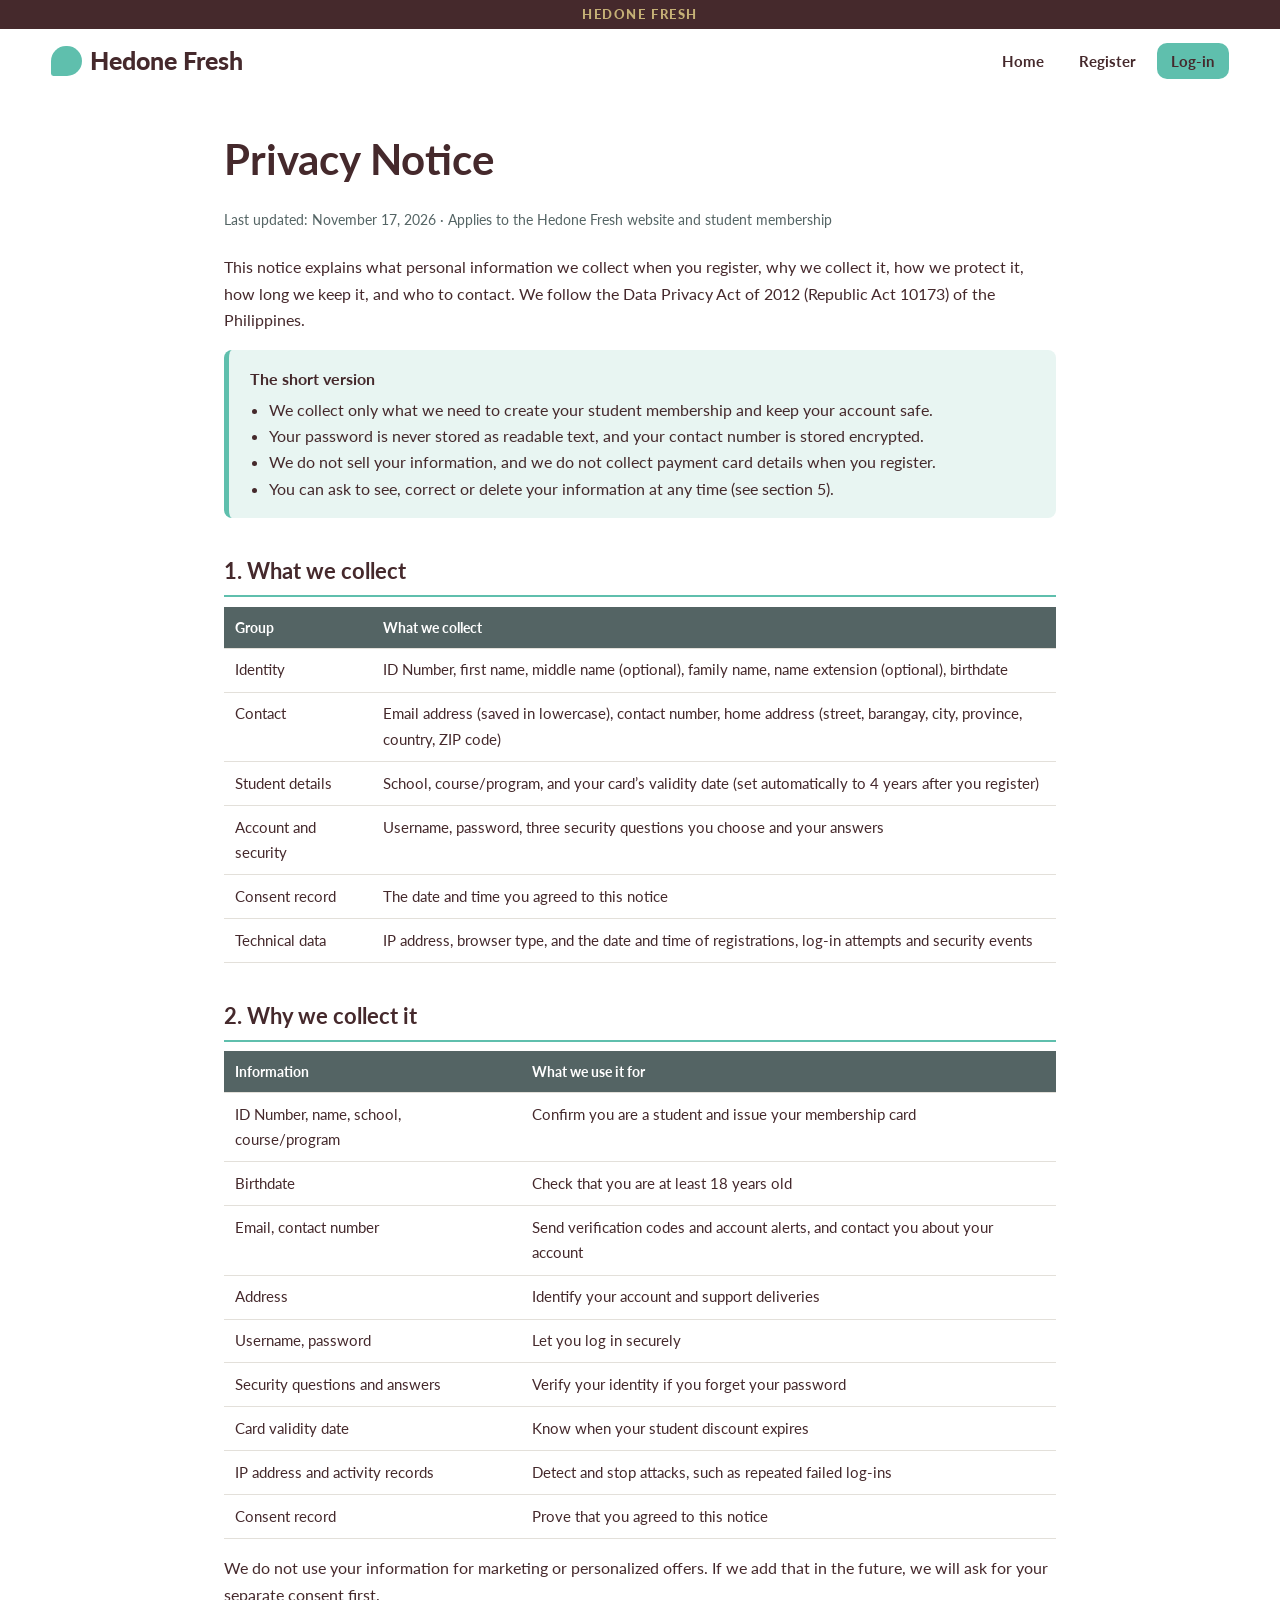
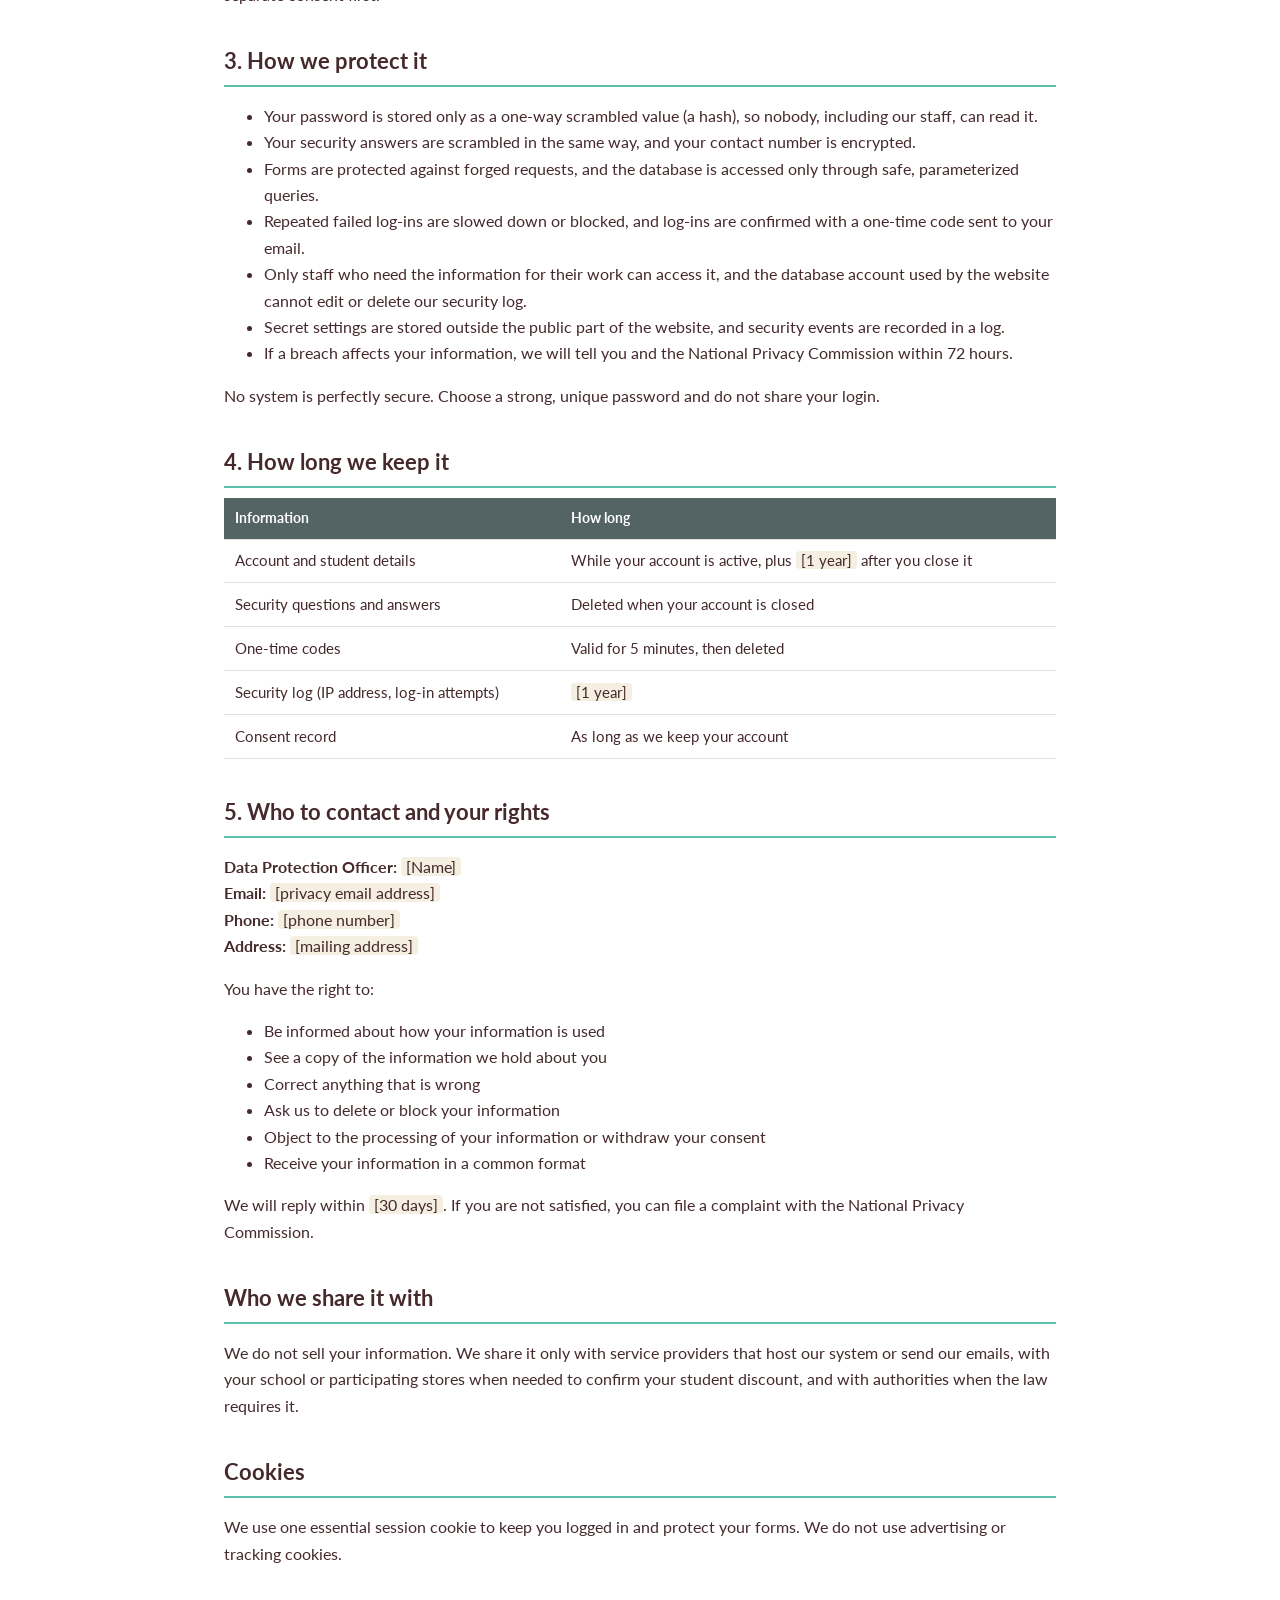
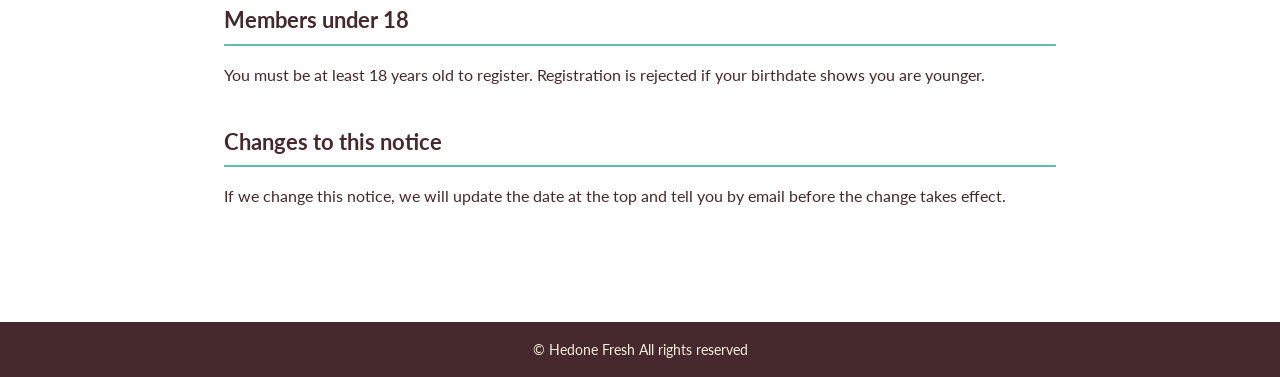
==== hedone/privacy-notice.html @ 7452c346 "Update bootstrap.php" ====
<!DOCTYPE html>
<html lang="en">
<head>
<meta charset="utf-8">
<meta name="viewport" content="width=device-width, initial-scale=1">
<title>Privacy Notice – Hedone Fresh</title>
<link rel="stylesheet" href="https://fonts.googleapis.com/css2?family=Lato:wght@400;700;900&display=swap">
<link rel="stylesheet" href="css/style.css">
</head>
<body>
<div class="page">
  <div class="topwrap">
    <div class="sitename">Hedone Fresh</div>
    <header class="top">
      <a href="index.html" class="logo"><i></i>Hedone Fresh</a>
      <span class="spacer"></span>
      <nav class="hlinks" aria-label="Account">
        <a href="index.html">Home</a>
        <a href="index.html#register">Register</a>
        <a href="index.html#login">Log-in</a>
      </nav>
    </header>
  </div>

  <main class="notice">
    <h1>Privacy Notice</h1>
    <p class="meta">Last updated: November 17, 2026 · Applies to the Hedone Fresh website and student membership</p>
    <p>This notice explains what personal information we collect when you register, why we collect it, how we protect it, how long we keep it, and who to contact. We follow the Data Privacy Act of 2012 (Republic Act 10173) of the Philippines.</p>

    <div class="short">
      <strong>The short version</strong>
      <ul>
        <li>We collect only what we need to create your student membership and keep your account safe.</li>
        <li>Your password is never stored as readable text, and your contact number is stored encrypted.</li>
        <li>We do not sell your information, and we do not collect payment card details when you register.</li>
        <li>You can ask to see, correct or delete your information at any time (see section 5).</li>
      </ul>
    </div>

    <h2>1. What we collect</h2>
    <div class="scroll"><table class="tbl">
      <thead><tr><th>Group</th><th>What we collect</th></tr></thead>
      <tbody>
        <tr><td>Identity</td><td>ID Number, first name, middle name (optional), family name, name extension (optional), birthdate</td></tr>
        <tr><td>Contact</td><td>Email address (saved in lowercase), contact number, home address (street, barangay, city, province, country, ZIP code)</td></tr>
        <tr><td>Student details</td><td>School, course/program, and your card’s validity date (set automatically to 4 years after you register)</td></tr>
        <tr><td>Account and security</td><td>Username, password, three security questions you choose and your answers</td></tr>
        <tr><td>Consent record</td><td>The date and time you agreed to this notice</td></tr>
        <tr><td>Technical data</td><td>IP address, browser type, and the date and time of registrations, log-in attempts and security events</td></tr>
      </tbody>
    </table></div>

    <h2>2. Why we collect it</h2>
    <div class="scroll"><table class="tbl">
      <thead><tr><th>Information</th><th>What we use it for</th></tr></thead>
      <tbody>
        <tr><td>ID Number, name, school, course/program</td><td>Confirm you are a student and issue your membership card</td></tr>
        <tr><td>Birthdate</td><td>Check that you are at least 18 years old</td></tr>
        <tr><td>Email, contact number</td><td>Send verification codes and account alerts, and contact you about your account</td></tr>
        <tr><td>Address</td><td>Identify your account and support deliveries</td></tr>
        <tr><td>Username, password</td><td>Let you log in securely</td></tr>
        <tr><td>Security questions and answers</td><td>Verify your identity if you forget your password</td></tr>
        <tr><td>Card validity date</td><td>Know when your student discount expires</td></tr>
        <tr><td>IP address and activity records</td><td>Detect and stop attacks, such as repeated failed log-ins</td></tr>
        <tr><td>Consent record</td><td>Prove that you agreed to this notice</td></tr>
      </tbody>
    </table></div>
    <p>We do not use your information for marketing or personalized offers. If we add that in the future, we will ask for your separate consent first.</p>

    <h2>3. How we protect it</h2>
    <ul>
      <li>Your password is stored only as a one-way scrambled value (a hash), so nobody, including our staff, can read it.</li>
      <li>Your security answers are scrambled in the same way, and your contact number is encrypted.</li>
      <li>Forms are protected against forged requests, and the database is accessed only through safe, parameterized queries.</li>
      <li>Repeated failed log-ins are slowed down or blocked, and log-ins are confirmed with a one-time code sent to your email.</li>
      <li>Only staff who need the information for their work can access it, and the database account used by the website cannot edit or delete our security log.</li>
      <li>Secret settings are stored outside the public part of the website, and security events are recorded in a log.</li>
      <li>If a breach affects your information, we will tell you and the National Privacy Commission within 72 hours.</li>
    </ul>
    <p>No system is perfectly secure. Choose a strong, unique password and do not share your login.</p>

    <h2>4. How long we keep it</h2>
    <div class="scroll"><table class="tbl">
      <thead><tr><th>Information</th><th>How long</th></tr></thead>
      <tbody>
        <tr><td>Account and student details</td><td>While your account is active, plus <span class="ph">[1 year]</span> after you close it</td></tr>
        <tr><td>Security questions and answers</td><td>Deleted when your account is closed</td></tr>
        <tr><td>One-time codes</td><td>Valid for 5 minutes, then deleted</td></tr>
        <tr><td>Security log (IP address, log-in attempts)</td><td><span class="ph">[1 year]</span></td></tr>
        <tr><td>Consent record</td><td>As long as we keep your account</td></tr>
      </tbody>
    </table></div>

    <h2>5. Who to contact and your rights</h2>
    <p><strong>Data Protection Officer:</strong> <span class="ph">[Name]</span><br>
    <strong>Email:</strong> <span class="ph">[privacy email address]</span><br>
    <strong>Phone:</strong> <span class="ph">[phone number]</span><br>
    <strong>Address:</strong> <span class="ph">[mailing address]</span></p>
    <p>You have the right to:</p>
    <ul>
      <li>Be informed about how your information is used</li>
      <li>See a copy of the information we hold about you</li>
      <li>Correct anything that is wrong</li>
      <li>Ask us to delete or block your information</li>
      <li>Object to the processing of your information or withdraw your consent</li>
      <li>Receive your information in a common format</li>
    </ul>
    <p>We will reply within <span class="ph">[30 days]</span>. If you are not satisfied, you can file a complaint with the <a href="https://privacy.gov.ph" target="_blank" rel="noopener">National Privacy Commission</a>.</p>

    <h2>Who we share it with</h2>
    <p>We do not sell your information. We share it only with service providers that host our system or send our emails, with your school or participating stores when needed to confirm your student discount, and with authorities when the law requires it.</p>

    <h2>Cookies</h2>
    <p>We use one essential session cookie to keep you logged in and protect your forms. We do not use advertising or tracking cookies.</p>

    <h2>Members under 18</h2>
    <p>You must be at least 18 years old to register. Registration is rejected if your birthdate shows you are younger.</p>

    <h2>Changes to this notice</h2>
    <p>If we change this notice, we will update the date at the top and tell you by email before the change takes effect.</p>
  </main>
</div>
<footer class="foot">© Hedone Fresh All rights reserved</footer>
</body>
</html>
---- hedone/css/style.css ----
/* Hedone Fresh – main stylesheet
   Colors are defined once in :root; change them there. */

:root {
  --pad: clamp(1rem,4vw,4rem);
  --mint: #5fbfad;
  --slate: #546464;
  --gold: #c5b076;
  --brown: #45292c;
  --crimson: #d72542;
  --paper: #ffffff;
  --line: #e3e0da;
  --mint-soft: #e8f5f2;
  --gold-soft: #f4efe0;
}

* {
  box-sizing: border-box;
}

body {
  margin: 0;
  font-family: Lato,system-ui,-apple-system,"Segoe UI",sans-serif;
  color: var(--brown);
  background: linear-gradient(160deg,var(--mint) 0%,var(--slate) 100%) fixed;
  min-height: 100vh;
  padding-top: 0;
  overflow-x: hidden;
}

.page {
  width: 100%;
  max-width: 100rem;
  margin: 0 auto;
  background: var(--paper);
  min-height: 100vh;
  padding: 0 var(--pad) 3rem;
}

a {
  color: inherit;
  text-decoration: none;
}

a:focus-visible,
button:focus-visible,
input:focus-visible {
  outline: 3px solid var(--crimson);
  outline-offset: 2px;
}

/* ==========================================================
   TOP BAR
   ========================================================== */

.top {
  display: flex;
  align-items: center;
  gap: 1.5rem;
  padding: .9rem 0;
}

.logo {
  font-weight: 900;
  font-size: 1.55rem;
  color: var(--brown);
  display: flex;
  align-items: center;
  gap: .5rem;
  white-space: nowrap;
}

.logo i {
  width: 1.9rem;
  height: 1.9rem;
  border-radius: 50% 50% 50% 8%;
  background: var(--mint);
  display: inline-block;
}

.search {
  flex: 1;
  position: relative;
  max-width: 28rem;
  margin: 0 auto;
}

.search input {
  width: 100%;
  padding: .75rem 3rem .75rem 1rem;
  border: 1.5px solid var(--line);
  border-radius: 10px;
  font: inherit;
  color: var(--brown);
}

.search input::placeholder {
  color: var(--slate);
}

.search svg {
  position: absolute;
  right: 1rem;
  top: 50%;
  transform: translateY(-50%);
}

.actions {
  display: flex;
  gap: .75rem;
  align-items: center;
}

.icons {
  display: flex;
  gap: .9rem;
  background: var(--mint-soft);
  padding: .55rem .95rem;
  border-radius: 10px;
}

.icons span {
  position: relative;
  display: inline-flex;
}

.dot {
  position: absolute;
  top: -6px;
  right: -8px;
  background: var(--crimson);
  color: #fff;
  font-size: .65rem;
  font-weight: 700;
  border-radius: 99px;
  padding: 0 .35rem;
  line-height: 1.3;
}

.btn {
  background: var(--mint);
  color: var(--brown);
  border: 0;
  border-radius: 10px;
  padding: .7rem 1.2rem;
  font: inherit;
  font-weight: 700;
  cursor: pointer;
  display: inline-flex;
  gap: .45rem;
  align-items: center;
  white-space: nowrap;
}

.btn:hover {
  filter: brightness(.94);
}

/* ==========================================================
   NAV
   ========================================================== */

nav {
  display: flex;
  justify-content: space-between;
  align-items: center;
  border-top: 1px solid var(--line);
  padding: 1rem 0 1.4rem;
  font-size: .92rem;
  gap: 1rem;
  flex-wrap: wrap;
}

nav .mid {
  display: flex;
  gap: 2rem;
}

nav a:hover {
  color: var(--slate);
  text-decoration: underline;
}

.sale {
  color: var(--crimson);
  font-weight: 700;
}

nav .side {
  display: flex;
  gap: 1.5rem;
  color: var(--slate);
}

/* ==========================================================
   HERO
   ========================================================== */

.hero {
  background: var(--slate);
  border-radius: 22px;
  color: #fff;
  display: grid;
  grid-template-columns: 1.4fr 1fr;
  align-items: center;
  overflow: hidden;
  min-height: 20rem;
}

.hero .text {
  padding: 3rem 2rem 3rem 3.5rem;
}

.badge {
  display: inline-block;
  background: var(--gold);
  color: var(--brown);
  font-size: .78rem;
  font-weight: 700;
  padding: .35rem .75rem;
  border-radius: 7px;
}

.hero h1 {
  font-size: clamp(1.9rem,4vw,2.6rem);
  line-height: 1.1;
  margin: 1rem 0 .8rem;
  font-weight: 900;
}

.hero p {
  margin: 0 0 1.6rem;
  max-width: 26rem;
  line-height: 1.55;
  color: #eef3f2;
}

.hero-image {
  position: relative;
  align-self: stretch;
  min-height: 20rem;
  /* the mint circle behind your picture; change 38% to make it bigger or smaller */
  background: radial-gradient(circle at 50% 60%, var(--mint) 0 38%, transparent 38.5%);
}

/* The picture sits ON TOP of the circle and never changes the size of the banner */
.hero-image img {
  position: absolute;
  bottom: 0;
  left: 50%;
  transform: translateX(-50%);
  height: 90%;
  width: auto;
  max-width: 90%;
  object-fit: contain;
}

/* ==========================================================
   CATEGORIES
   ========================================================== */

.head {
  display: flex;
  justify-content: space-between;
  align-items: center;
  margin: 3rem 0 1.4rem;
}

.head h2 {
  margin: 0;
  font-size: 1.6rem;
  font-weight: 900;
}

.arrows {
  display: flex;
  gap: .6rem;
}

.arrows button {
  font-family: inherit;
  width: 2.6rem;
  height: 2.6rem;
  border-radius: 8px;
  border: 1.5px solid var(--brown);
  background: #fff;
  color: var(--brown);
  font-size: 1.1rem;
  cursor: pointer;
}

.arrows button.on {
  background: var(--mint);
  border-color: var(--mint);
}

.cats {
  display: grid;
  grid-template-columns: repeat(7,1fr);
  gap: 1rem;
  overflow-x: auto;
  padding-bottom: .25rem;
}

.cat {
  font: inherit;
  font-weight: 700;
  color: var(--brown);
  border: 1.5px solid var(--line);
  border-radius: 12px;
  padding: 1.2rem .4rem;
  text-align: center;
  font-weight: 700;
  background: #fff;
  cursor: pointer;
  min-width: 6rem;
  transition: .15s;
}

.cat span {
  display: block;
  font-size: 2.2rem;
  margin-bottom: .6rem;
}

.cat:hover {
  border-color: var(--mint);
}

.cat.active {
  background: var(--slate);
  border-color: var(--slate);
  color: #fff;
}

.cat.active:hover {
  border-color: var(--slate);
}

/* ==========================================================
   SITE NAME, HEADER LINKS, FOOTER
   ========================================================== */

.topwrap {
  position: sticky;
  top: 0;
  z-index: 20;
  background: #fff;
  margin: 0 calc(var(--pad)*-1);
  padding: 0 var(--pad);
}

.sitename {
  background: var(--brown);
  color: var(--gold);
  text-align: center;
  font-weight: 900;
  letter-spacing: .12em;
  text-transform: uppercase;
  font-size: .8rem;
  padding: .4rem;
  margin: 0 calc(var(--pad)*-1);
}

.hlinks {
  display: flex;
  gap: .4rem;
  align-items: center;
  border-top: 0;
  padding: 0;
  flex-wrap: nowrap;
}

.hlinks a {
  font-weight: 700;
  padding: .55rem .9rem;
  border-radius: 10px;
}

.hlinks a:hover {
  background: var(--mint-soft);
}

.hlinks a:last-child {
  background: var(--mint);
}

.welcome {
  background: var(--gold-soft);
  border-left: 5px solid var(--gold);
  padding: .8rem 1rem;
  border-radius: 8px;
  margin: 0 0 1rem;
}

.foot {
  max-width: 100rem;
  margin: 0 auto;
  background: var(--brown);
  color: var(--gold-soft);
  text-align: center;
  padding: 1.2rem;
  font-size: .9rem;
}

/* ==========================================================
   POP-UP FORMS
   ========================================================== */

#backdrop {
  position: fixed;
  inset: 0;
  background: rgba(69,41,44,.55);
  z-index: 10;
}

.popup {
  position: fixed;
  left: 50%;
  transform: translateX(-50%);
  z-index: 15;
  background: #fff;
  border-radius: 16px;
  width: min(26rem,94vw);
  max-height: calc(100vh - 9rem);
  overflow-y: auto;
  padding: 1.5rem 1.6rem;
  box-shadow: 0 20px 50px rgba(0,0,0,.3);
}

.popup.wide {
  width: min(46rem,94vw);
}

.popup h2 {
  margin: 0 0 1rem;
  font-weight: 900;
}

.popup h3 {
  margin: 1.2rem 0 .4rem;
  font-size: 1rem;
  color: var(--slate);
  border-bottom: 1px solid var(--line);
  padding-bottom: .3rem;
}

.grid {
  display: grid;
  grid-template-columns: repeat(2,1fr);
  gap: 0 1rem;
}

.grid .full {
  grid-column: 1/-1;
}

.field {
  margin-bottom: .7rem;
}

.field label {
  display: block;
  font-weight: 700;
  font-size: .9rem;
  margin-bottom: .2rem;
}

.field small {
  font-weight: 400;
  color: var(--slate);
}

.field input,
.field select {
  width: 100%;
  padding: .6rem .7rem;
  border: 1.5px solid var(--line);
  border-radius: 8px;
  font: inherit;
  color: var(--brown);
  background: #fff;
}

.field input[aria-invalid="true"],
.field select[aria-invalid="true"] {
  border-color: var(--crimson);
}

.row3 {
  display: grid;
  grid-template-columns: 1.5fr 1fr 1fr 1fr;
  gap: .5rem;
  align-items: start;
}

.err {
  margin: .2rem 0 0;
  font-size: .82rem;
  min-height: 1.1em;
  color: var(--crimson);
}

.err.ok {
  color: #2f7d6e;
}

.meter {
  height: 6px;
  background: var(--line);
  border-radius: 9px;
  margin-top: .4rem;
  overflow: hidden;
}

.meter i {
  display: block;
  height: 100%;
  width: 0;
  transition: .2s;
}

.check {
  display: flex;
  gap: .5rem;
  align-items: flex-start;
  font-size: .92rem;
}

.check input {
  width: auto;
  margin-top: .25rem;
}

.captcha {
  display: flex;
  align-items: center;
  gap: .7rem;
  border: 1.5px solid var(--line);
  border-radius: 8px;
  padding: .6rem .8rem;
  cursor: pointer;
  background: #fafafa;
  font: inherit;
  width: 100%;
  color: var(--brown);
}

.captcha b {
  width: 1.5rem;
  height: 1.5rem;
  border: 2px solid var(--slate);
  border-radius: 5px;
  display: grid;
  place-items: center;
  color: #fff;
}

.captcha.done b {
  background: #2f9e5b;
  border-color: #2f9e5b;
}

.submit {
  width: 100%;
  justify-content: center;
  margin-top: .8rem;
  padding: .85rem;
}

.submit:disabled {
  opacity: .5;
  cursor: not-allowed;
}

.xbtn {
  position: absolute;
  right: .9rem;
  top: .7rem;
  background: none;
  border: 0;
  font-size: 1.5rem;
  color: var(--slate);
  cursor: pointer;
  padding: 0;
  width: auto;
  height: auto;
}

/* ==========================================================
   REQUIRED / OPTIONAL MARKERS, HONEYPOT
   ========================================================== */

.req {
  color: var(--crimson);
  font-weight: 900;
}

.opt {
  color: var(--crimson);
  font-weight: 400;
  font-size: .8rem;
  margin-left: .25rem;
}

.hp {
  position: absolute;
  left: -9999px;
  width: 1px;
  height: 1px;
  overflow: hidden;
}

/* ==========================================================
   LABELS, PASSWORD EYE, HINTS, CARD VALIDITY
   ========================================================== */

.field label.sub {
  font-size: .8rem;
  color: var(--slate);
  margin-bottom: .15rem;
}

.pwwrap {
  position: relative;
}

.pwwrap input {
  padding-right: 4.6rem;
}

.eye {
  position: absolute;
  right: .35rem;
  top: 50%;
  transform: translateY(-50%);
  background: var(--mint-soft);
  color: var(--brown);
  border: 0;
  border-radius: 6px;
  padding: .3rem .6rem;
  font: inherit;
  font-size: .82rem;
  font-weight: 700;
  cursor: pointer;
}

.hint {
  margin: .2rem 0 .7rem;
  color: var(--slate);
  font-size: .9rem;
}

.validity {
  margin: .1rem 0 .8rem;
  padding: .55rem .8rem;
  background: var(--gold-soft);
  border-left: 4px solid var(--gold);
  border-radius: 6px;
  font-size: .9rem;
}

/* ==========================================================
   PRIVACY NOTICE PAGE
   ========================================================== */

.top .spacer {
  flex: 1;
}

.notice {
  max-width: 52rem;
  margin: 0 auto;
  padding: 2rem 0 3rem;
  line-height: 1.65;
}

.notice h1 {
  font-size: clamp(1.9rem,5vw,2.6rem);
  margin: 0 0 .4rem;
}

.notice h2 {
  margin: 2.2rem 0 .6rem;
  font-size: 1.4rem;
  border-bottom: 2px solid var(--mint);
  padding-bottom: .3rem;
}

.notice .meta {
  color: var(--slate);
  font-size: .9rem;
  margin-bottom: 1.4rem;
}

.notice .short {
  background: var(--mint-soft);
  border-left: 5px solid var(--mint);
  border-radius: 8px;
  padding: 1rem 1.3rem;
  margin: 1rem 0;
}

.notice .short ul {
  margin: .3rem 0 0;
  padding-left: 1.2rem;
}

.scroll {
  overflow-x: auto;
  margin: .6rem 0 1rem;
}

.tbl {
  border-collapse: collapse;
  width: 100%;
  min-width: 34rem;
  font-size: .96rem;
}

.tbl th,
.tbl td {
  text-align: left;
  padding: .55rem .7rem;
  border-bottom: 1px solid var(--line);
  vertical-align: top;
}

.tbl th {
  background: var(--slate);
  color: #fff;
  font-size: .88rem;
}

.notice .ph {
  background: var(--gold-soft);
  padding: 0 .3rem;
  border-radius: 4px;
}

/* ==========================================================
   TOAST NOTIFICATIONS (registration and log-in success)
   ========================================================== */

#toasts {
  position: fixed;
  top: 7rem;
  right: 1rem;
  z-index: 30;
  display: flex;
  flex-direction: column;
  gap: .6rem;
  width: min(22rem, calc(100vw - 2rem));
}

.toast {
  display: flex;
  align-items: flex-start;
  gap: .75rem;
  background: #fff;
  border-left: 5px solid #2f9e5b;
  border-radius: 10px;
  padding: .85rem 1rem;
  box-shadow: 0 10px 30px rgba(0,0,0,.25);
  animation: toast-in .3s ease-out;
}

.toast.leaving {
  opacity: 0;
  transform: translateX(1.5rem);
  transition: opacity .3s, transform .3s;
}

.toast-icon {
  flex: none;
  display: grid;
  place-items: center;
  width: 1.6rem;
  height: 1.6rem;
  border-radius: 50%;
  background: #2f9e5b;
  color: #fff;
  font-weight: 900;
}

.toast-text {
  flex: 1;
  display: flex;
  flex-direction: column;
  gap: .15rem;
  font-size: .9rem;
}

.toast-text strong {
  font-size: 1rem;
}

.toast-text span {
  color: var(--slate);
}

.toast-close {
  flex: none;
  background: none;
  border: 0;
  font-size: 1.3rem;
  line-height: 1;
  color: var(--slate);
  cursor: pointer;
}

@keyframes toast-in {
  from { opacity: 0; transform: translateX(1.5rem); }
  to   { opacity: 1; transform: none; }
}

@media (prefers-reduced-motion: reduce) {
  .toast { animation: none; }
  .toast.leaving { transition: none; }
}

/* ==========================================================
   TOAST VARIANTS, CAPTCHA PICTURE, OTP AND LINKS
   ========================================================== */

.toast.warn {
  border-left-color: var(--gold);
}

.toast.warn .toast-icon {
  background: var(--gold);
  color: var(--brown);
}

.toast.info {
  border-left-color: var(--slate);
}

.toast.info .toast-icon {
  background: var(--slate);
}

.toast-action {
  align-self: flex-start;
  margin-top: .4rem;
  padding: .35rem .8rem;
  border: 0;
  border-radius: 8px;
  background: var(--mint);
  color: var(--brown);
  font: inherit;
  font-size: .85rem;
  font-weight: 700;
  cursor: pointer;
}

.cap-row {
  display: flex;
  align-items: center;
  gap: .6rem;
  margin-bottom: .4rem;
}

.cap-img {
  max-width: 100%;
  height: auto;
  border: 1.5px solid var(--line);
  border-radius: 8px;
  background: var(--gold-soft);
}

.cap-refresh {
  width: 2.4rem;
  height: 2.4rem;
  border: 1.5px solid var(--line);
  border-radius: 8px;
  background: #fff;
  color: var(--brown);
  font-size: 1.2rem;
  cursor: pointer;
}

.alt {
  margin: .8rem 0 0;
  font-size: .92rem;
}

.alt a,
.check a {
  color: var(--slate);
  font-weight: 700;
  text-decoration: underline;
}

.alt a.disabled {
  color: #aaa;
  pointer-events: none;
  text-decoration: none;
}

.link-btn {
  padding: 0;
  border: 0;
  background: none;
  color: var(--slate);
  font: inherit;
  font-weight: 700;
  text-decoration: underline;
  cursor: pointer;
}

.link-btn:disabled {
  color: #aaa;
  text-decoration: none;
  cursor: not-allowed;
}

.radio {
  display: flex;
  align-items: flex-start;
  gap: .5rem;
  margin-bottom: .5rem;
  font-weight: 700;
  font-size: .92rem;
}

.field input[hidden] {
  display: none;
}

#ext_other {
  margin-top: .4rem;
}

/* ==========================================================
   ADMIN DASHBOARD
   ========================================================== */

.dash {
  padding: 2rem 0 3rem;
}

.dash h1 {
  margin: 0 0 .3rem;
}

.dash h2 {
  margin: 2rem 0 .6rem;
  font-size: 1.3rem;
}

.cards {
  display: grid;
  grid-template-columns: repeat(auto-fit, minmax(10rem, 1fr));
  gap: 1rem;
  margin-top: 1rem;
}

.card {
  display: flex;
  flex-direction: column;
  gap: .2rem;
  padding: 1rem 1.2rem;
  border-radius: 12px;
  background: var(--mint-soft);
  border-left: 5px solid var(--mint);
}

.card b {
  font-size: 2rem;
  line-height: 1;
}

.card span {
  font-size: .85rem;
  color: var(--slate);
}

.bars {
  display: flex;
  align-items: flex-end;
  gap: .3rem;
  height: 11rem;
  padding: 1rem .5rem 0;
  border-bottom: 2px solid var(--line);
}

.bar {
  position: relative;
  flex: 1;
  display: flex;
  flex-direction: column;
  justify-content: flex-end;
  align-items: center;
  height: 100%;
}

.bar i {
  display: block;
  width: 100%;
  border-radius: 4px 4px 0 0;
  background: var(--crimson);
}

.bar .n {
  font-size: .7rem;
  font-weight: 700;
}

.bar .l {
  position: absolute;
  bottom: -1.3rem;
  font-size: .6rem;
  color: var(--slate);
  white-space: nowrap;
}

.two {
  display: grid;
  grid-template-columns: 1fr 1fr;
  gap: 1.5rem;
  margin-top: 1.5rem;
}

.filters {
  display: flex;
  flex-wrap: wrap;
  gap: .8rem;
  align-items: flex-end;
  margin-bottom: .8rem;
}

.filters label {
  display: flex;
  flex-direction: column;
  gap: .2rem;
  font-size: .85rem;
  font-weight: 700;
}

.filters input,
.filters select {
  padding: .45rem .6rem;
  border: 1.5px solid var(--line);
  border-radius: 8px;
  font: inherit;
}

.dash .tbl {
  min-width: 0;
  font-size: .85rem;
}

/* ==========================================================
   RESPONSIVE (phones and small screens)
   ========================================================== */
@media(max-width:760px) {
  .page {
    padding-bottom: 2rem;
  }

  .top {
    flex-wrap: wrap;
  }

  .search {
    order: 3;
    flex-basis: 100%;
    max-width: none;
  }

  nav .side {
    display: none;
  }

  nav .mid {
    gap: 1.2rem;
  }

  .hero {
    grid-template-columns: 1fr;
  }

  .hero .text {
    padding: 2rem 1.5rem;
  }

  .hero-image {
    min-height: 16rem;
  }

  .cats {
    grid-template-columns: repeat(7,7rem);
  }

  .grid {
    grid-template-columns: 1fr;
  }

  .row3 {
    grid-template-columns: 1fr 1fr;
  }

  .two {
    grid-template-columns: 1fr;
  }
}
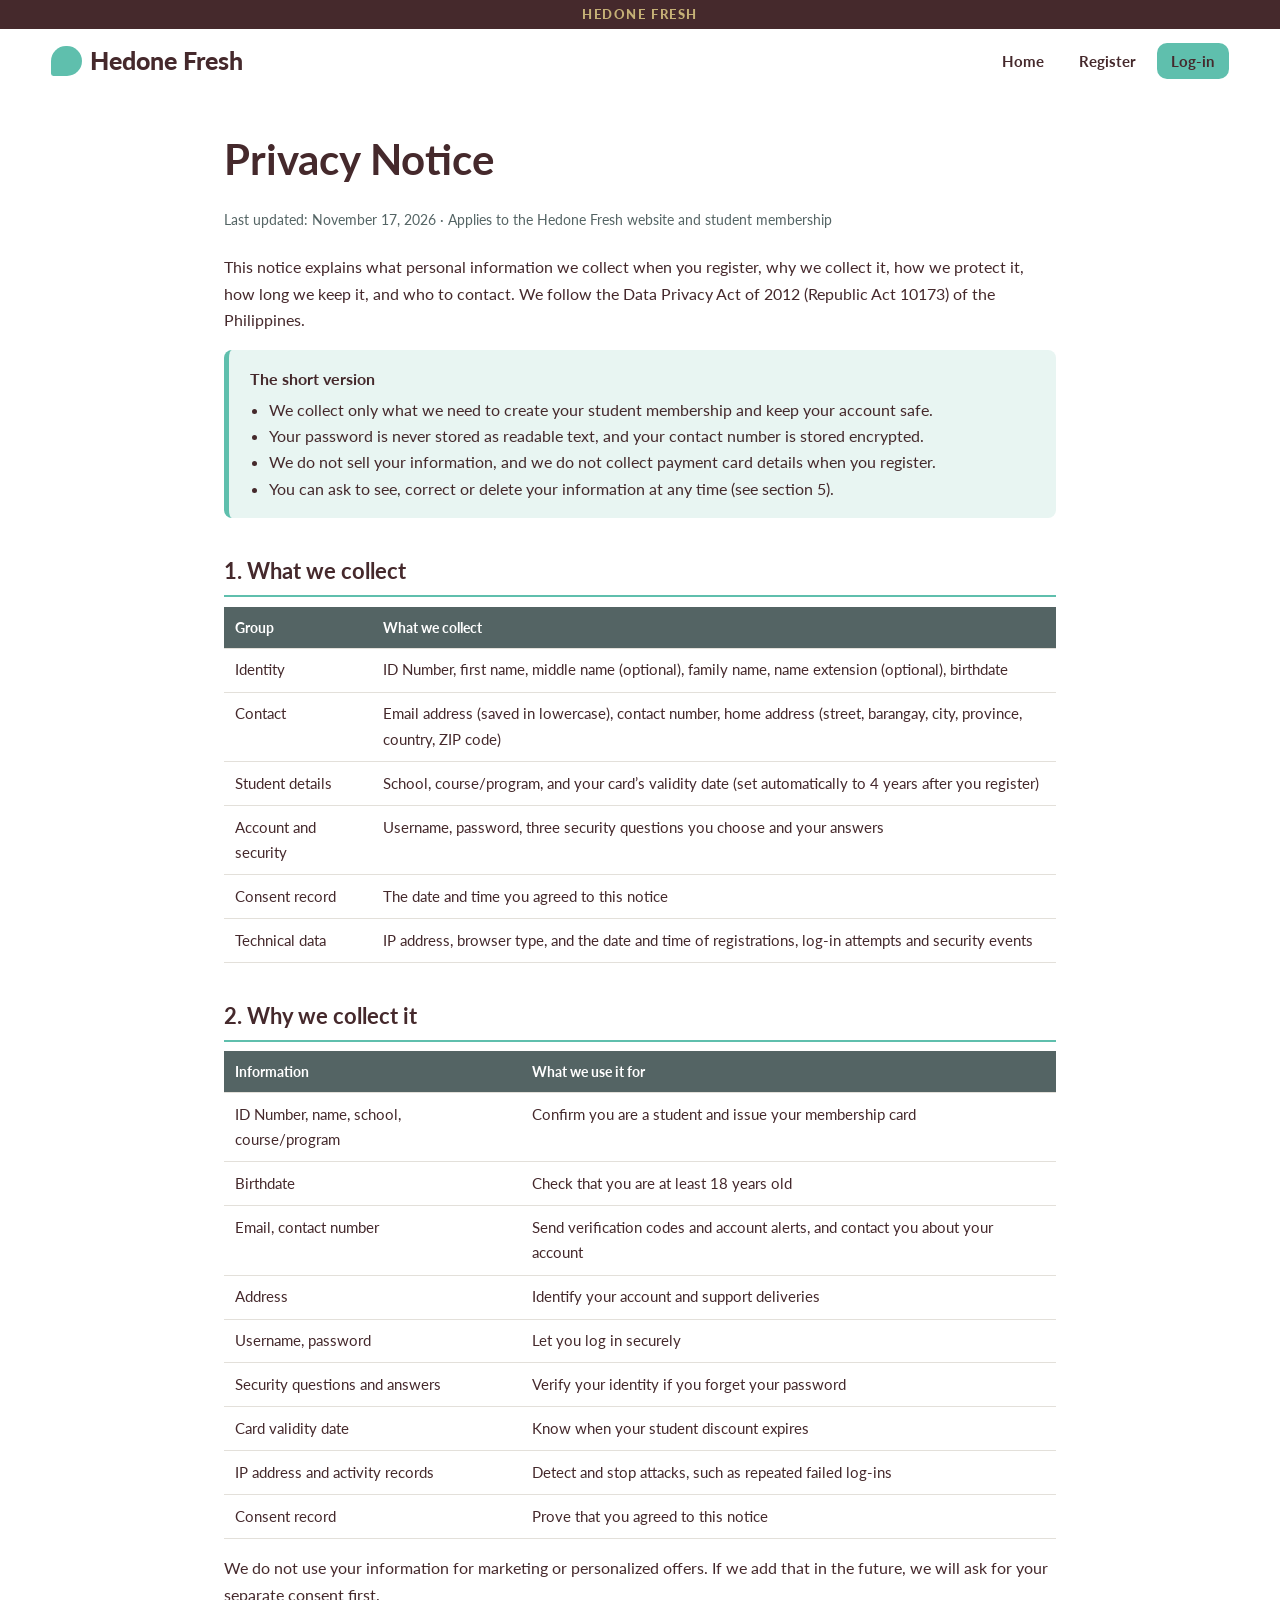
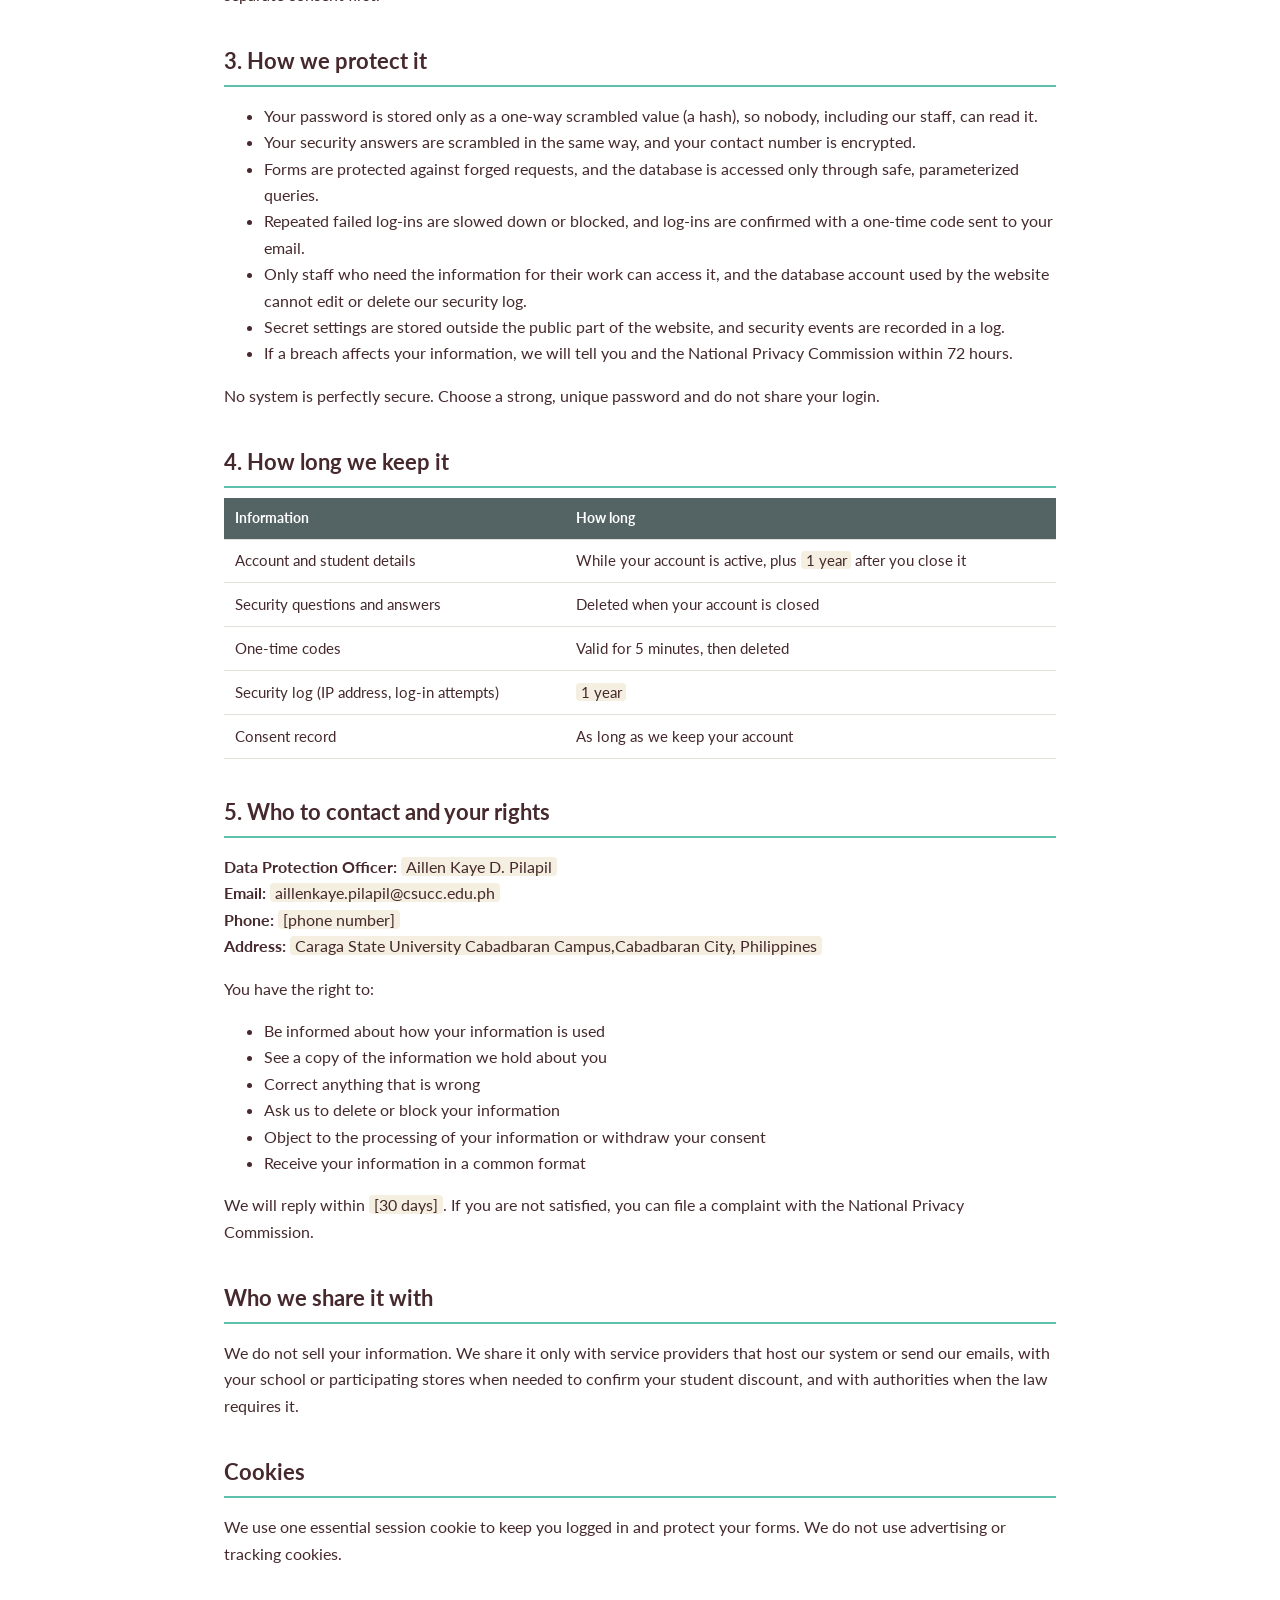
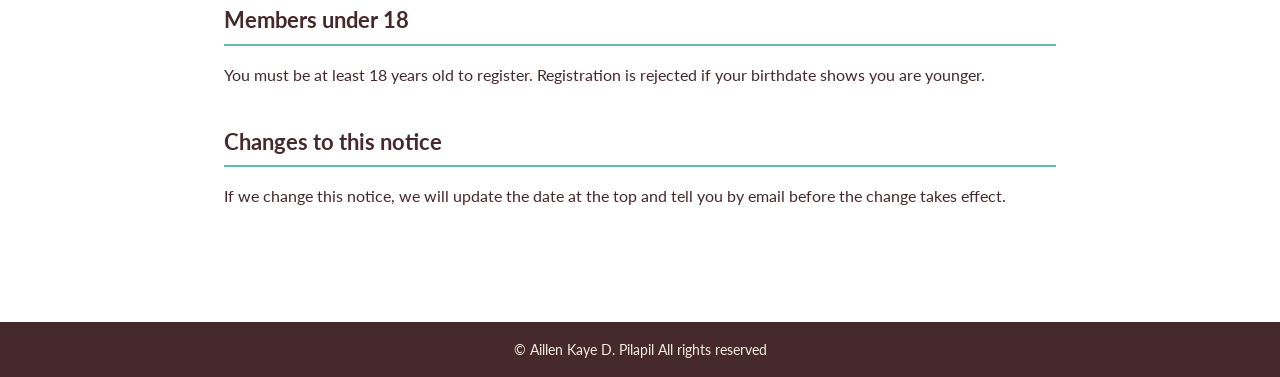
==== commit f70b6925: "Contacts Privacy Notice Page" ====
--- a/hedone/privacy-notice.html
+++ b/hedone/privacy-notice.html
@@ -83,19 +83,19 @@
     <div class="scroll"><table class="tbl">
       <thead><tr><th>Information</th><th>How long</th></tr></thead>
       <tbody>
-        <tr><td>Account and student details</td><td>While your account is active, plus <span class="ph">[1 year]</span> after you close it</td></tr>
+        <tr><td>Account and student details</td><td>While your account is active, plus <span class="ph">1 year</span> after you close it</td></tr>
         <tr><td>Security questions and answers</td><td>Deleted when your account is closed</td></tr>
         <tr><td>One-time codes</td><td>Valid for 5 minutes, then deleted</td></tr>
-        <tr><td>Security log (IP address, log-in attempts)</td><td><span class="ph">[1 year]</span></td></tr>
+        <tr><td>Security log (IP address, log-in attempts)</td><td><span class="ph">1 year</span></td></tr>
         <tr><td>Consent record</td><td>As long as we keep your account</td></tr>
       </tbody>
     </table></div>
 
     <h2>5. Who to contact and your rights</h2>
-    <p><strong>Data Protection Officer:</strong> <span class="ph">[Name]</span><br>
-    <strong>Email:</strong> <span class="ph">[privacy email address]</span><br>
+    <p><strong>Data Protection Officer:</strong> <span class="ph">Aillen Kaye D. Pilapil</span><br>
+    <strong>Email:</strong> <span class="ph">aillenkaye.pilapil@csucc.edu.ph</span><br>
     <strong>Phone:</strong> <span class="ph">[phone number]</span><br>
-    <strong>Address:</strong> <span class="ph">[mailing address]</span></p>
+    <strong>Address:</strong> <span class="ph">Caraga State University Cabadbaran Campus,Cabadbaran City, Philippines</span></p>
     <p>You have the right to:</p>
     <ul>
       <li>Be informed about how your information is used</li>
@@ -120,6 +120,6 @@
     <p>If we change this notice, we will update the date at the top and tell you by email before the change takes effect.</p>
   </main>
 </div>
-<footer class="foot">© Hedone Fresh All rights reserved</footer>
+<footer class="foot">© Aillen Kaye D. Pilapil All rights reserved</footer>
 </body>
 </html>
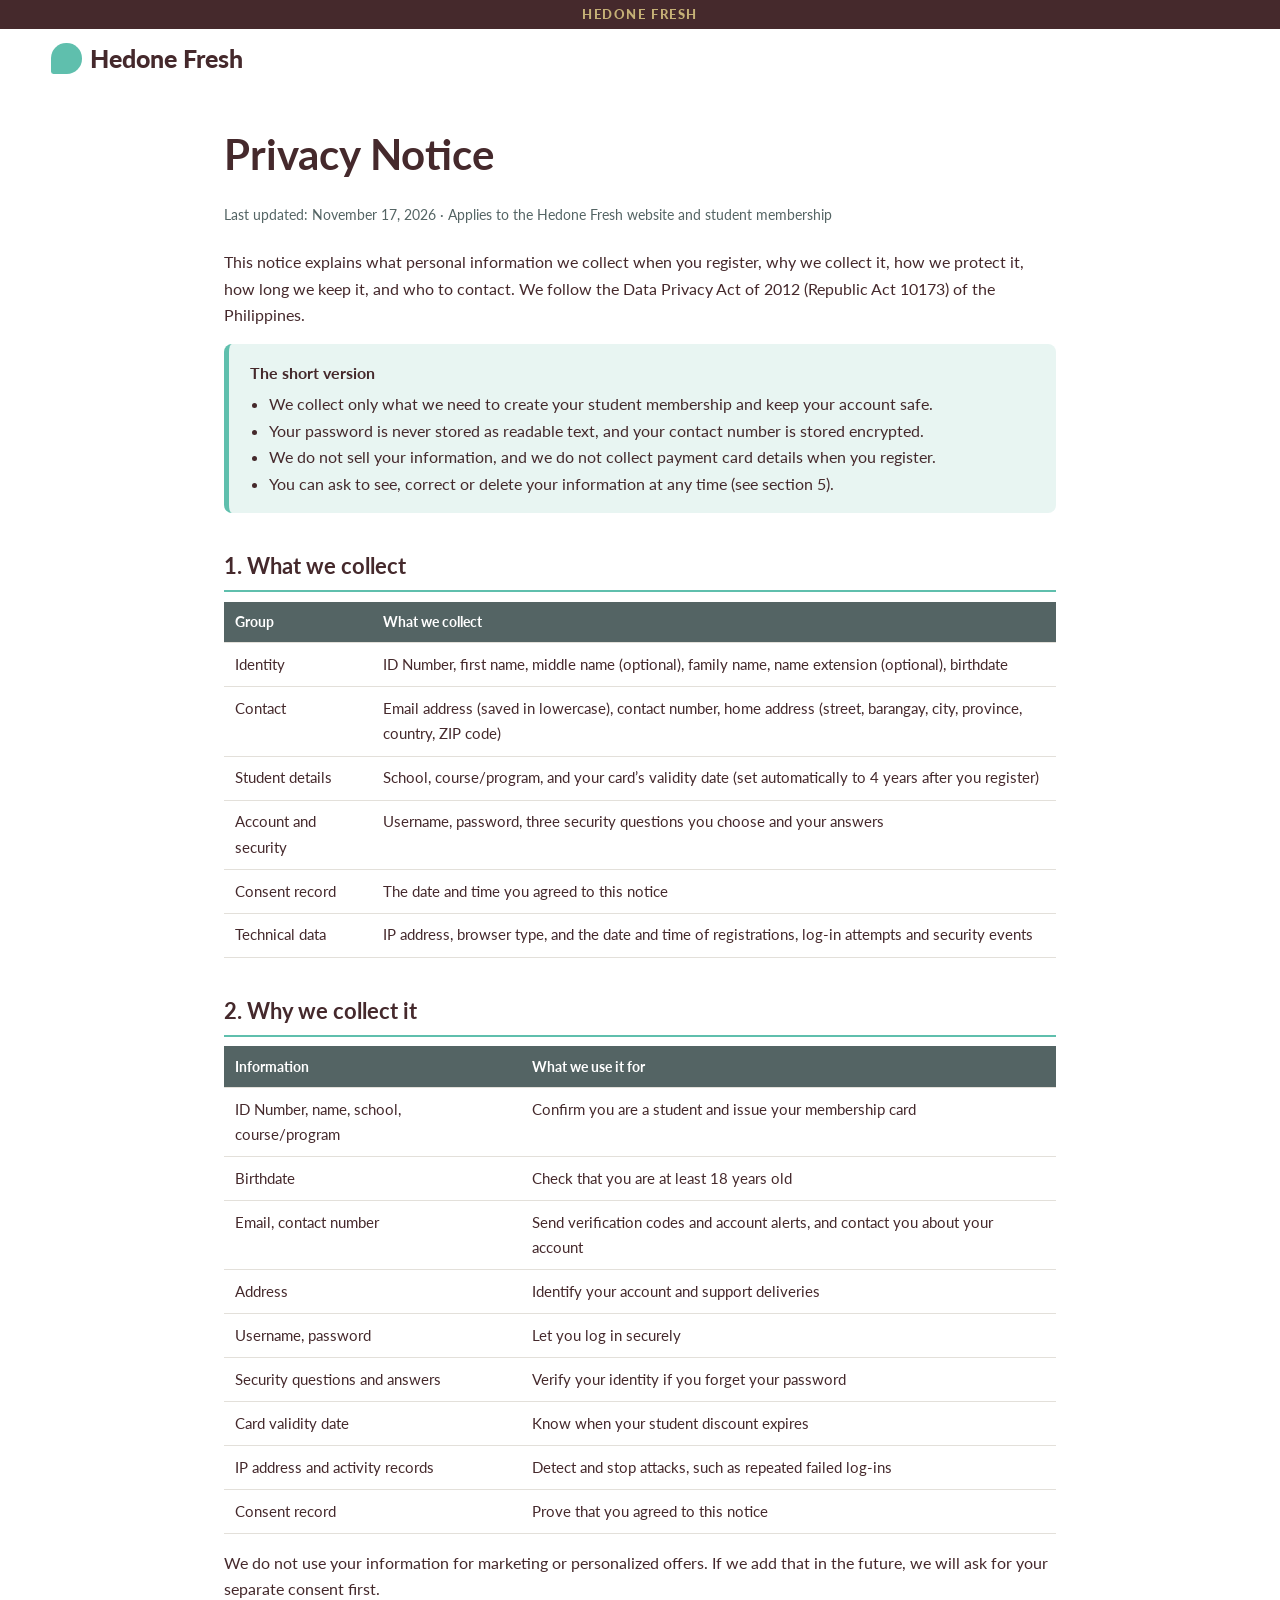
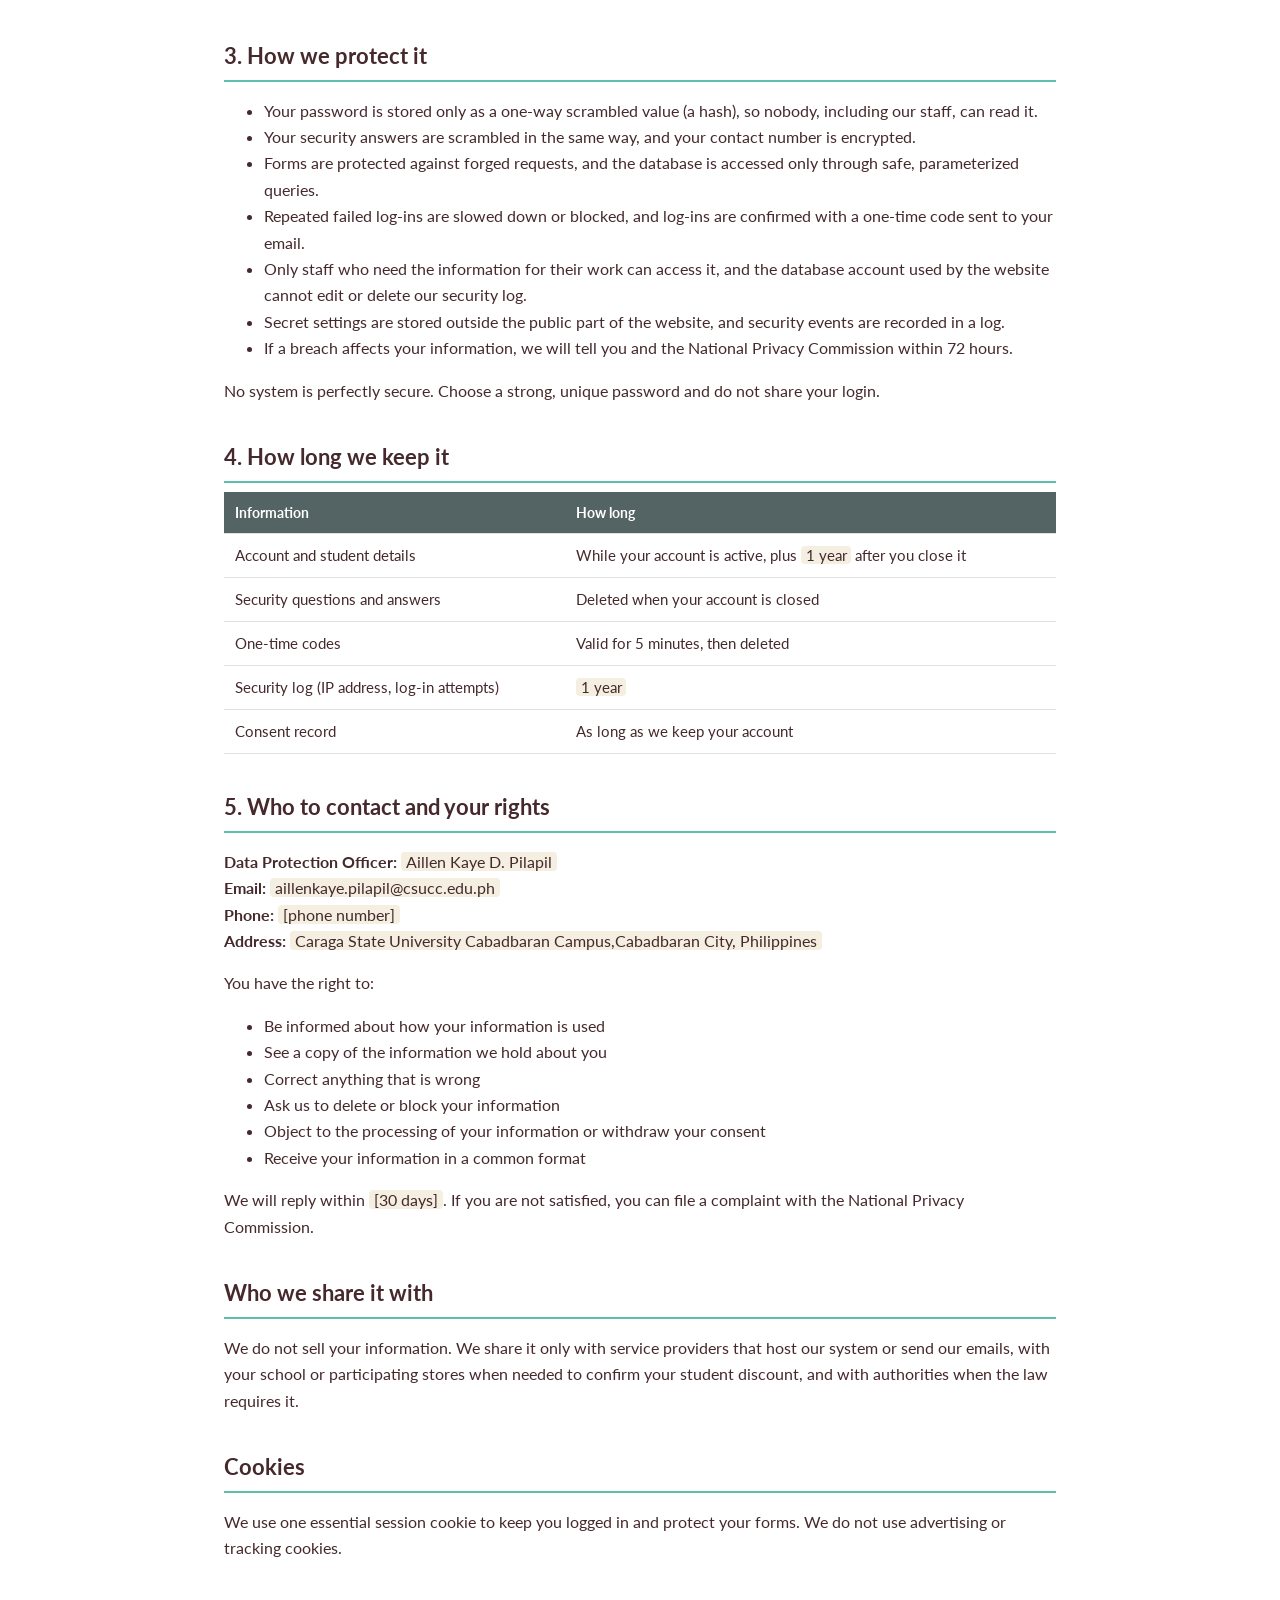
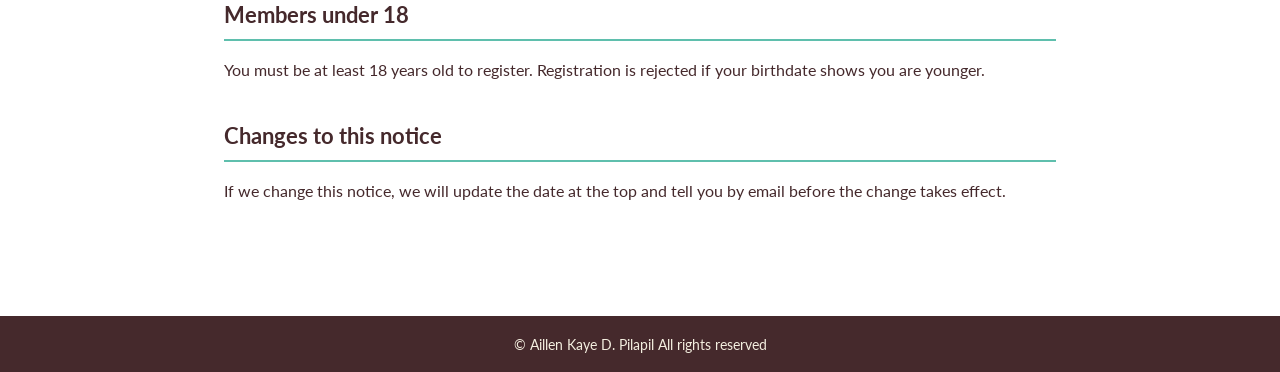
==== commit a054bf6c: "Removed Navigation Bar" ====
--- a/hedone/privacy-notice.html
+++ b/hedone/privacy-notice.html
@@ -13,12 +13,6 @@
     <div class="sitename">Hedone Fresh</div>
     <header class="top">
       <a href="index.html" class="logo"><i></i>Hedone Fresh</a>
-      <span class="spacer"></span>
-      <nav class="hlinks" aria-label="Account">
-        <a href="index.html">Home</a>
-        <a href="index.html#register">Register</a>
-        <a href="index.html#login">Log-in</a>
-      </nav>
     </header>
   </div>
 
